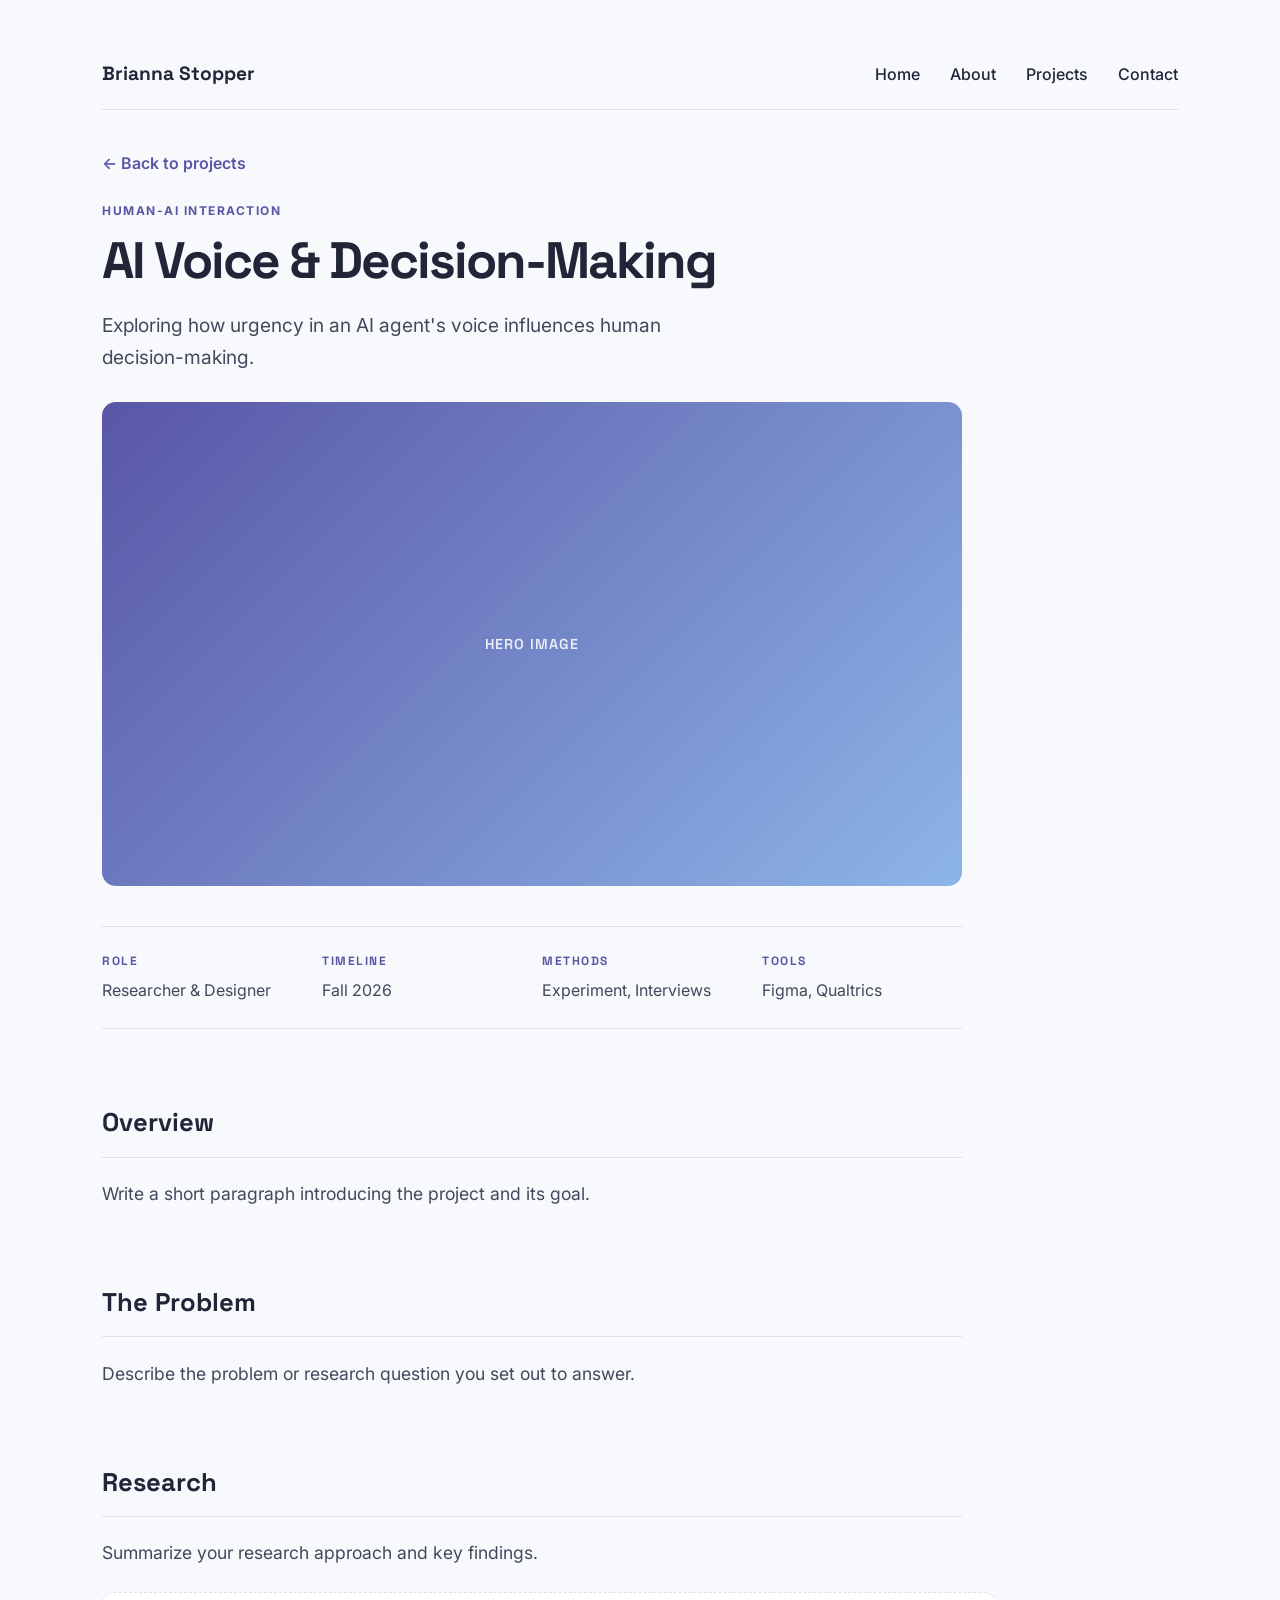
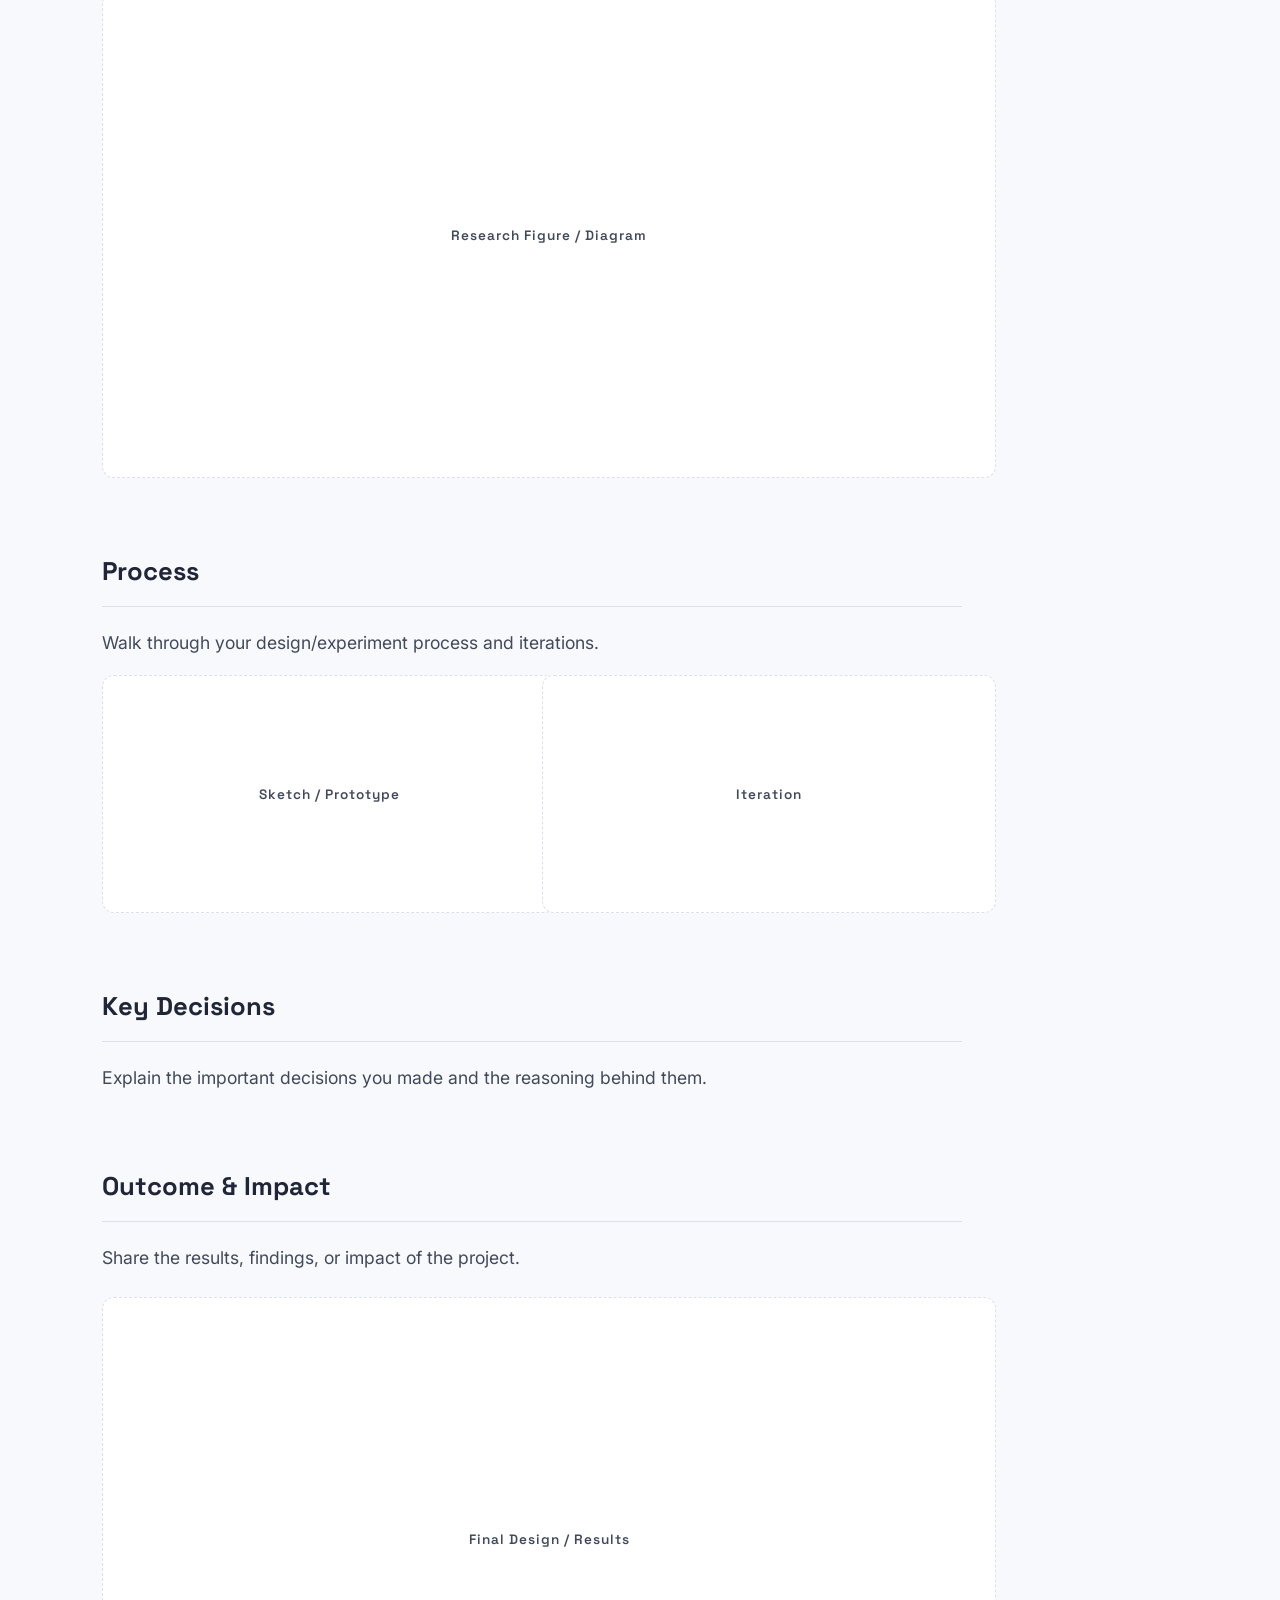
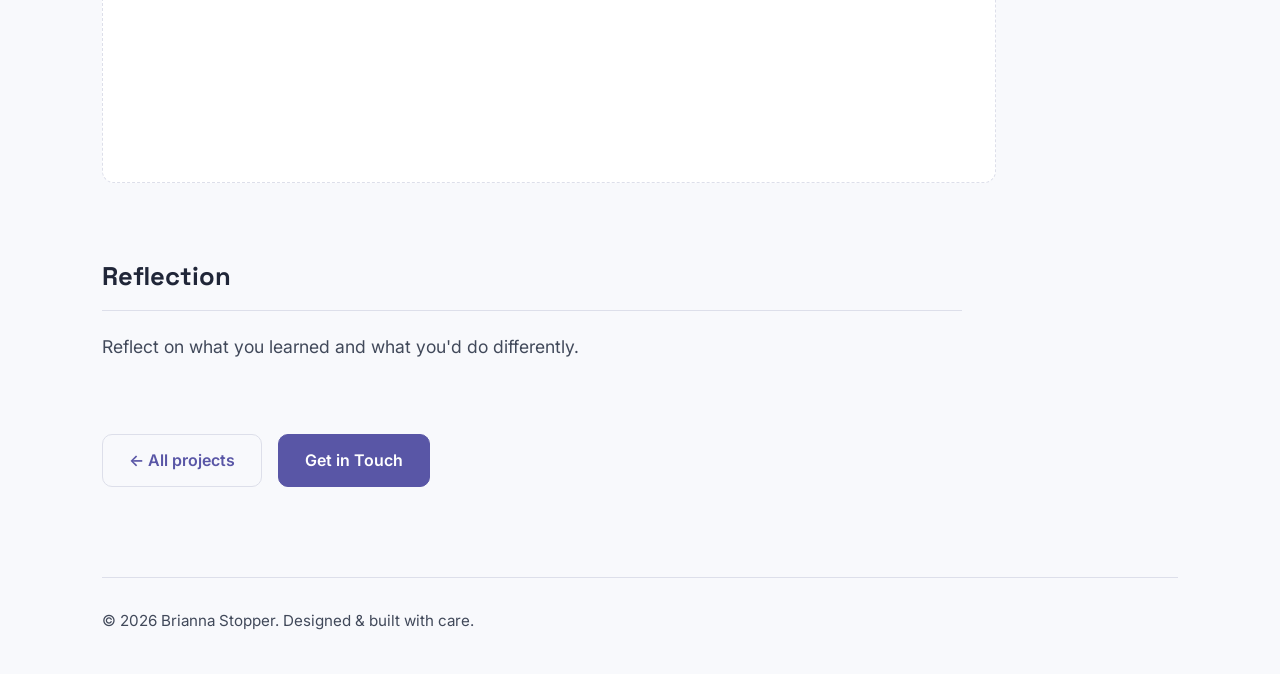
==== projects/ai-voice.html @ 4ce97009 "Add case-study page template for AI Voice project - Create projects/ai-voice.html with a full case-s" ====
<!DOCTYPE html>
<html lang="en">
<head>
    <meta charset="UTF-8">
    <meta name="viewport" content="width=device-width, initial-scale=1.0">
    <!-- TODO: update title per project -->
    <title>AI Voice &amp; Decision-Making — Brianna Stopper</title>
    <link rel="icon" type="image/svg+xml" href="../favicon.svg">
    <link rel="preconnect" href="https://fonts.googleapis.com">
    <link rel="preconnect" href="https://fonts.gstatic.com" crossorigin>
    <link rel="stylesheet" href="https://fonts.googleapis.com/css2?family=Inter:wght@400;500;600&family=Space+Grotesk:wght@500;600;700&display=swap">
    <link rel="stylesheet" href="../style.css">
</head>
<body>
    <header class="site-header">
        <nav class="navbar" aria-label="Main navigation">
            <a href="../index.html" class="logo">Brianna Stopper</a>

            <div class="nav-links">
                <a href="../index.html#home">Home</a>
                <a href="../index.html#about">About</a>
                <a href="../index.html#projects">Projects</a>
                <a href="../index.html#contact">Contact</a>
            </div>
        </nav>
    </header>

    <main class="case-study">
        <!-- Back link -->
        <a class="back-link" href="../index.html#projects">&larr; Back to projects</a>

        <!-- Case-study header -->
        <section class="cs-hero">
            <!-- TODO: update category + title per project -->
            <p class="project-category">HUMAN-AI INTERACTION</p>
            <h1>AI Voice &amp; Decision-Making</h1>
            <p class="hero-intro">
                <!-- TODO: one-sentence summary of the project -->
                Exploring how urgency in an AI agent's voice influences
                human decision-making.
            </p>

            <!-- Hero image placeholder -->
            <!-- TODO: replace with <img class="cs-hero-img" src="../images/ai-voice-hero.jpg" alt="..."> -->
            <div class="cs-hero-img" aria-hidden="true">
                <span>Hero Image</span>
            </div>
        </section>

        <!-- Project meta -->
        <section class="cs-meta" aria-label="Project details">
            <div>
                <h4>Role</h4>
                <p><!-- TODO -->Researcher &amp; Designer</p>
            </div>
            <div>
                <h4>Timeline</h4>
                <p><!-- TODO -->Fall 2026</p>
            </div>
            <div>
                <h4>Methods</h4>
                <p><!-- TODO -->Experiment, Interviews</p>
            </div>
            <div>
                <h4>Tools</h4>
                <p><!-- TODO -->Figma, Qualtrics</p>
            </div>
        </section>

        <!-- Overview -->
        <section>
            <h2>Overview</h2>
            <p>
                <!-- TODO: What was the project? Give the reader quick context on
                     the goal, the setting, and why it mattered. -->
                Write a short paragraph introducing the project and its goal.
            </p>
        </section>

        <!-- Problem -->
        <section>
            <h2>The Problem</h2>
            <p>
                <!-- TODO: What problem were you investigating, and for whom?
                     State your research question or hypothesis here. -->
                Describe the problem or research question you set out to answer.
            </p>
        </section>

        <!-- Research -->
        <section>
            <h2>Research</h2>
            <p>
                <!-- TODO: What did you do to understand the problem? Study design,
                     participants, interviews, surveys, competitive analysis. What
                     did you learn? -->
                Summarize your research approach and key findings.
            </p>
            <!-- TODO: replace with a real figure/diagram -->
            <div class="cs-figure" aria-hidden="true">
                <span>Research Figure / Diagram</span>
            </div>
        </section>

        <!-- Process -->
        <section>
            <h2>Process</h2>
            <p>
                <!-- TODO: How did you work through it? Sketches, wireframes,
                     prototypes, iterations. Walk through the evolution. -->
                Walk through your design/experiment process and iterations.
            </p>
            <!-- Two-up image placeholders for process artifacts -->
            <div class="cs-figure-grid">
                <!-- TODO: replace with process screenshots -->
                <div class="cs-figure" aria-hidden="true"><span>Sketch / Prototype</span></div>
                <div class="cs-figure" aria-hidden="true"><span>Iteration</span></div>
            </div>
        </section>

        <!-- Decisions -->
        <section>
            <h2>Key Decisions</h2>
            <p>
                <!-- TODO: WHY did you make the choices you did? Call out trade-offs
                     and the reasoning behind them — this is what reviewers value most. -->
                Explain the important decisions you made and the reasoning behind them.
            </p>
        </section>

        <!-- Outcome -->
        <section>
            <h2>Outcome &amp; Impact</h2>
            <p>
                <!-- TODO: What was the result? Final designs, test findings,
                     metrics, or impact. Show the payoff. -->
                Share the results, findings, or impact of the project.
            </p>
            <!-- TODO: replace with final design / results visual -->
            <div class="cs-figure" aria-hidden="true">
                <span>Final Design / Results</span>
            </div>
        </section>

        <!-- Reflection -->
        <section>
            <h2>Reflection</h2>
            <p>
                <!-- TODO: What did you learn? What would you do differently
                     next time? -->
                Reflect on what you learned and what you'd do differently.
            </p>
        </section>

        <!-- Next steps / navigation -->
        <section class="cs-footer-nav">
            <a class="btn btn-ghost" href="../index.html#projects">&larr; All projects</a>
            <a class="btn btn-primary" href="../index.html#contact">Get in Touch</a>
        </section>
    </main>

    <footer class="site-footer">
        <p>&copy; <span id="year">2026</span> Brianna Stopper. Designed &amp; built with care.</p>
    </footer>

    <script>
        document.getElementById("year").textContent = new Date().getFullYear();
    </script>
</body>
</html>
---- style.css ----
/* Portfolio color palette */
:root {
    --background: #f8f9fc;
    --text: #202638;
    --muted: #41495a;
    --accent: #5956a6;
    --accent-2: #8db5e8;
    --surface: #ffffff;
    --border: #dddfea;
    --heading-font: "Space Grotesk", Arial, sans-serif;
    --body-font: "Inter", Arial, sans-serif;
}

/* Smooth anchor scrolling (nav + CTA buttons) */
html {
    scroll-behavior: smooth;
}

/* General page styling */
body {
    margin: 0;
    padding: 40px 8% 0;
    background-color: var(--background);
    color: var(--text);
    font-family: var(--body-font);
    line-height: 1.7;
}

/* Headings */
h1 {
    font-family: var(--heading-font);
    font-size: clamp(2.5rem, 5vw, 4.25rem);
    letter-spacing: -2px;
    line-height: 1.1;
    margin: 0 0 12px;
}

h2 {
    font-family: var(--heading-font);
    font-size: 1.6rem;
    margin-top: 72px;
    padding-bottom: 12px;
    border-bottom: 1px solid var(--border);
}

h3 {
    font-family: var(--heading-font);
}

/* Paragraph styling */
p {
    max-width: 680px;
    font-size: 1.1rem;
    color: var(--muted);
}

/* Navigation bar */
.site-header {
    margin-bottom: 40px;
    border-bottom: 1px solid var(--border);
    position: sticky;
    top: 0;
    background-color: var(--background);
    z-index: 10;
}

.navbar {
    display: flex;
    justify-content: space-between;
    align-items: center;
    gap: 24px;
    padding: 18px 0;
}

.logo {
    font-family: var(--heading-font);
    font-size: 1.2rem;
    font-weight: 700;
    color: var(--text);
    text-decoration: none;
}

.nav-links {
    display: flex;
    gap: 30px;
    flex-wrap: wrap;
}

.nav-links a {
    color: var(--text);
    text-decoration: none;
    font-size: 1rem;
    font-weight: 500;
    transition: color 0.2s ease;
}

.nav-links a:hover {
    color: var(--accent);
}

/* Keyboard accessibility */
.navbar a:focus-visible,
.btn:focus-visible,
.project-card:focus-visible {
    outline: 2px solid var(--accent);
    outline-offset: 5px;
}

/* ---------- Hero ---------- */
.hero {
    padding: 40px 0 20px;
}

.hero-eyebrow {
    text-transform: uppercase;
    letter-spacing: 2px;
    font-size: 0.8rem;
    font-weight: 600;
    color: var(--accent);
    margin: 0 0 16px;
}

.tagline {
    font-size: 1.4rem;
    font-weight: 600;
    color: var(--accent);
    letter-spacing: 0.5px;
    margin: 0 0 24px;
}

/* Accent bar sits under the name/tagline block */
.tagline::after {
    content: "";
    display: block;
    width: 90px;
    height: 4px;
    margin-top: 20px;
    background: linear-gradient(90deg, var(--accent), var(--accent-2));
    border-radius: 4px;
}

.hero-intro {
    font-size: 1.2rem;
    max-width: 640px;
}

.hero-actions {
    display: flex;
    flex-wrap: wrap;
    gap: 16px;
    margin-top: 32px;
}

/* ---------- Buttons ---------- */
.btn {
    display: inline-block;
    padding: 12px 26px;
    border-radius: 10px;
    font-weight: 600;
    font-size: 1rem;
    text-decoration: none;
    transition: transform 0.15s ease, box-shadow 0.2s ease,
                background-color 0.2s ease, color 0.2s ease;
}

.btn-primary {
    background: var(--accent);
    color: #ffffff;
    border: 1px solid var(--accent);
}

.btn-primary:hover {
    transform: translateY(-2px);
    box-shadow: 0 10px 24px rgba(89, 86, 166, 0.3);
}

.btn-ghost {
    background: transparent;
    color: var(--accent);
    border: 1px solid var(--border);
}

.btn-ghost:hover {
    border-color: var(--accent);
    transform: translateY(-2px);
}

/* ---------- Skills strip ---------- */
.skills {
    list-style: none;
    padding: 0;
    margin: 28px 0 0;
    display: flex;
    flex-wrap: wrap;
    gap: 12px;
}

.skills li {
    background: var(--surface);
    border: 1px solid var(--border);
    border-radius: 999px;
    padding: 8px 18px;
    font-size: 0.95rem;
    font-weight: 500;
    color: var(--text);
}

/* ---------- Project grid ---------- */
.project-grid {
    display: grid;
    grid-template-columns: repeat(2, minmax(0, 1fr));
    gap: 24px;
    margin-top: 30px;
}

.project-card {
    display: block;
    background: var(--surface);
    border: 1px solid var(--border);
    border-radius: 12px;
    overflow: hidden;
    text-decoration: none;
    color: inherit;
    transition: transform 0.2s ease, box-shadow 0.2s ease;
}

.project-card:hover {
    transform: translateY(-4px);
    box-shadow: 0 12px 30px rgba(32, 38, 56, 0.08);
}

/* Styled image placeholder — swap for an <img> later */
.project-thumb {
    display: flex;
    align-items: center;
    justify-content: center;
    aspect-ratio: 16 / 9;
    width: 100%;
    background: linear-gradient(135deg, var(--accent), var(--accent-2));
    color: rgba(255, 255, 255, 0.85);
    font-family: var(--heading-font);
    font-weight: 600;
    letter-spacing: 1px;
    text-transform: uppercase;
    font-size: 0.85rem;
}

img.project-thumb {
    display: block;
    object-fit: cover;
}

.project-content {
    padding: 28px 30px 30px;
}

.project-category {
    color: var(--accent);
    font-size: 0.75rem;
    font-weight: 700;
    letter-spacing: 1.5px;
}

.project-card h3 {
    font-size: 1.4rem;
    margin: 14px 0;
}

.project-card p {
    font-size: 1rem;
    line-height: 1.6;
}

.project-link {
    display: inline-block;
    margin-top: 14px;
    color: var(--accent);
    font-weight: 600;
    font-size: 0.95rem;
}

.project-card:hover .project-link {
    text-decoration: underline;
}

/* ---------- Contact ---------- */
.contact-links {
    display: flex;
    flex-wrap: wrap;
    gap: 14px;
    margin-top: 24px;
}

/* ---------- Footer ---------- */
.site-footer {
    margin-top: 90px;
    padding: 30px 0 40px;
    border-top: 1px solid var(--border);
}

.site-footer p {
    font-size: 0.95rem;
    color: var(--muted);
    margin: 0;
}

/* ---------- Case study page ---------- */
.case-study {
    max-width: 860px;
}

.back-link {
    display: inline-block;
    margin-bottom: 24px;
    color: var(--accent);
    font-weight: 600;
    text-decoration: none;
}

.back-link:hover {
    text-decoration: underline;
}

.cs-hero .project-category {
    margin: 0 0 12px;
}

.cs-hero h1 {
    font-size: clamp(2rem, 4vw, 3.25rem);
}

.cs-hero-img {
    display: flex;
    align-items: center;
    justify-content: center;
    aspect-ratio: 16 / 9;
    width: 100%;
    margin-top: 28px;
    border-radius: 14px;
    background: linear-gradient(135deg, var(--accent), var(--accent-2));
    color: rgba(255, 255, 255, 0.85);
    font-family: var(--heading-font);
    font-weight: 600;
    letter-spacing: 1px;
    text-transform: uppercase;
    font-size: 0.9rem;
}

img.cs-hero-img {
    display: block;
    object-fit: cover;
}

/* Project meta row */
.cs-meta {
    display: grid;
    grid-template-columns: repeat(4, 1fr);
    gap: 20px;
    margin-top: 40px;
    padding: 24px 0;
    border-top: 1px solid var(--border);
    border-bottom: 1px solid var(--border);
}

.cs-meta h4 {
    margin: 0 0 6px;
    font-family: var(--heading-font);
    font-size: 0.75rem;
    letter-spacing: 1.5px;
    text-transform: uppercase;
    color: var(--accent);
}

.cs-meta p {
    margin: 0;
    font-size: 1rem;
}

/* Figure placeholders inside sections */
.cs-figure {
    display: flex;
    align-items: center;
    justify-content: center;
    aspect-ratio: 16 / 9;
    width: 100%;
    margin-top: 24px;
    border-radius: 12px;
    border: 1px dashed var(--border);
    background: var(--surface);
    color: var(--muted);
    font-family: var(--heading-font);
    font-weight: 600;
    letter-spacing: 1px;
    font-size: 0.85rem;
    text-align: center;
    padding: 0 16px;
}

img.cs-figure {
    display: block;
    object-fit: cover;
    border-style: solid;
}

.cs-figure-grid {
    display: grid;
    grid-template-columns: repeat(2, minmax(0, 1fr));
    gap: 20px;
}

.cs-figure-grid .cs-figure {
    margin-top: 0;
}

/* Footer navigation on case study */
.cs-footer-nav {
    display: flex;
    flex-wrap: wrap;
    gap: 16px;
    margin-top: 72px;
}

/* ---------- Responsive ---------- */
@media (max-width: 700px) {
    .project-grid {
        grid-template-columns: 1fr;
    }

    .cs-meta {
        grid-template-columns: repeat(2, 1fr);
    }

    .cs-figure-grid {
        grid-template-columns: 1fr;
    }
}

@media (max-width: 600px) {
    body {
        padding: 20px 6% 0;
    }

    h1 {
        letter-spacing: -1px;
    }

    .navbar {
        flex-direction: column;
        align-items: flex-start;
    }

    .nav-links {
        gap: 18px;
    }

    .site-header {
        position: static;
    }
}

/* Respect reduced-motion preferences */
@media (prefers-reduced-motion: reduce) {
    html {
        scroll-behavior: auto;
    }

    .project-card,
    .btn {
        transition: none;
    }

    .project-card:hover,
    .btn:hover {
        transform: none;
    }
}
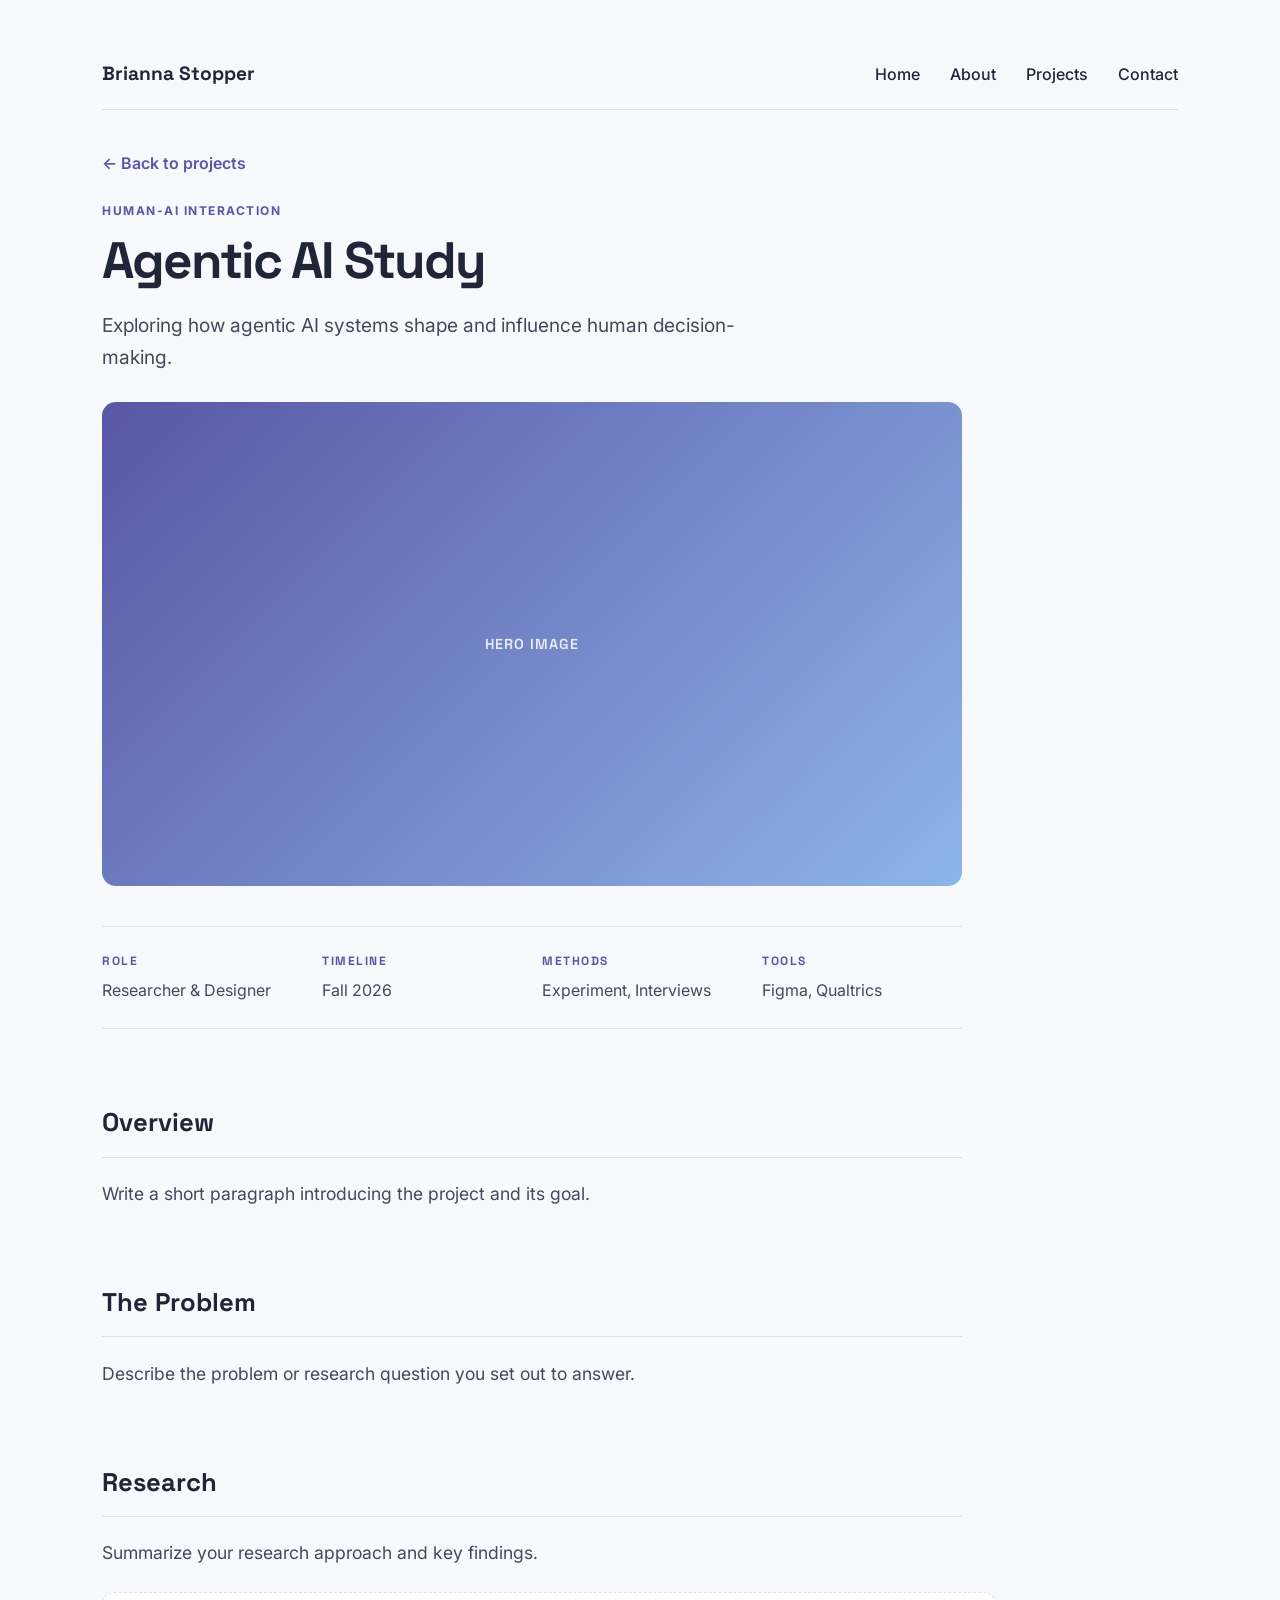
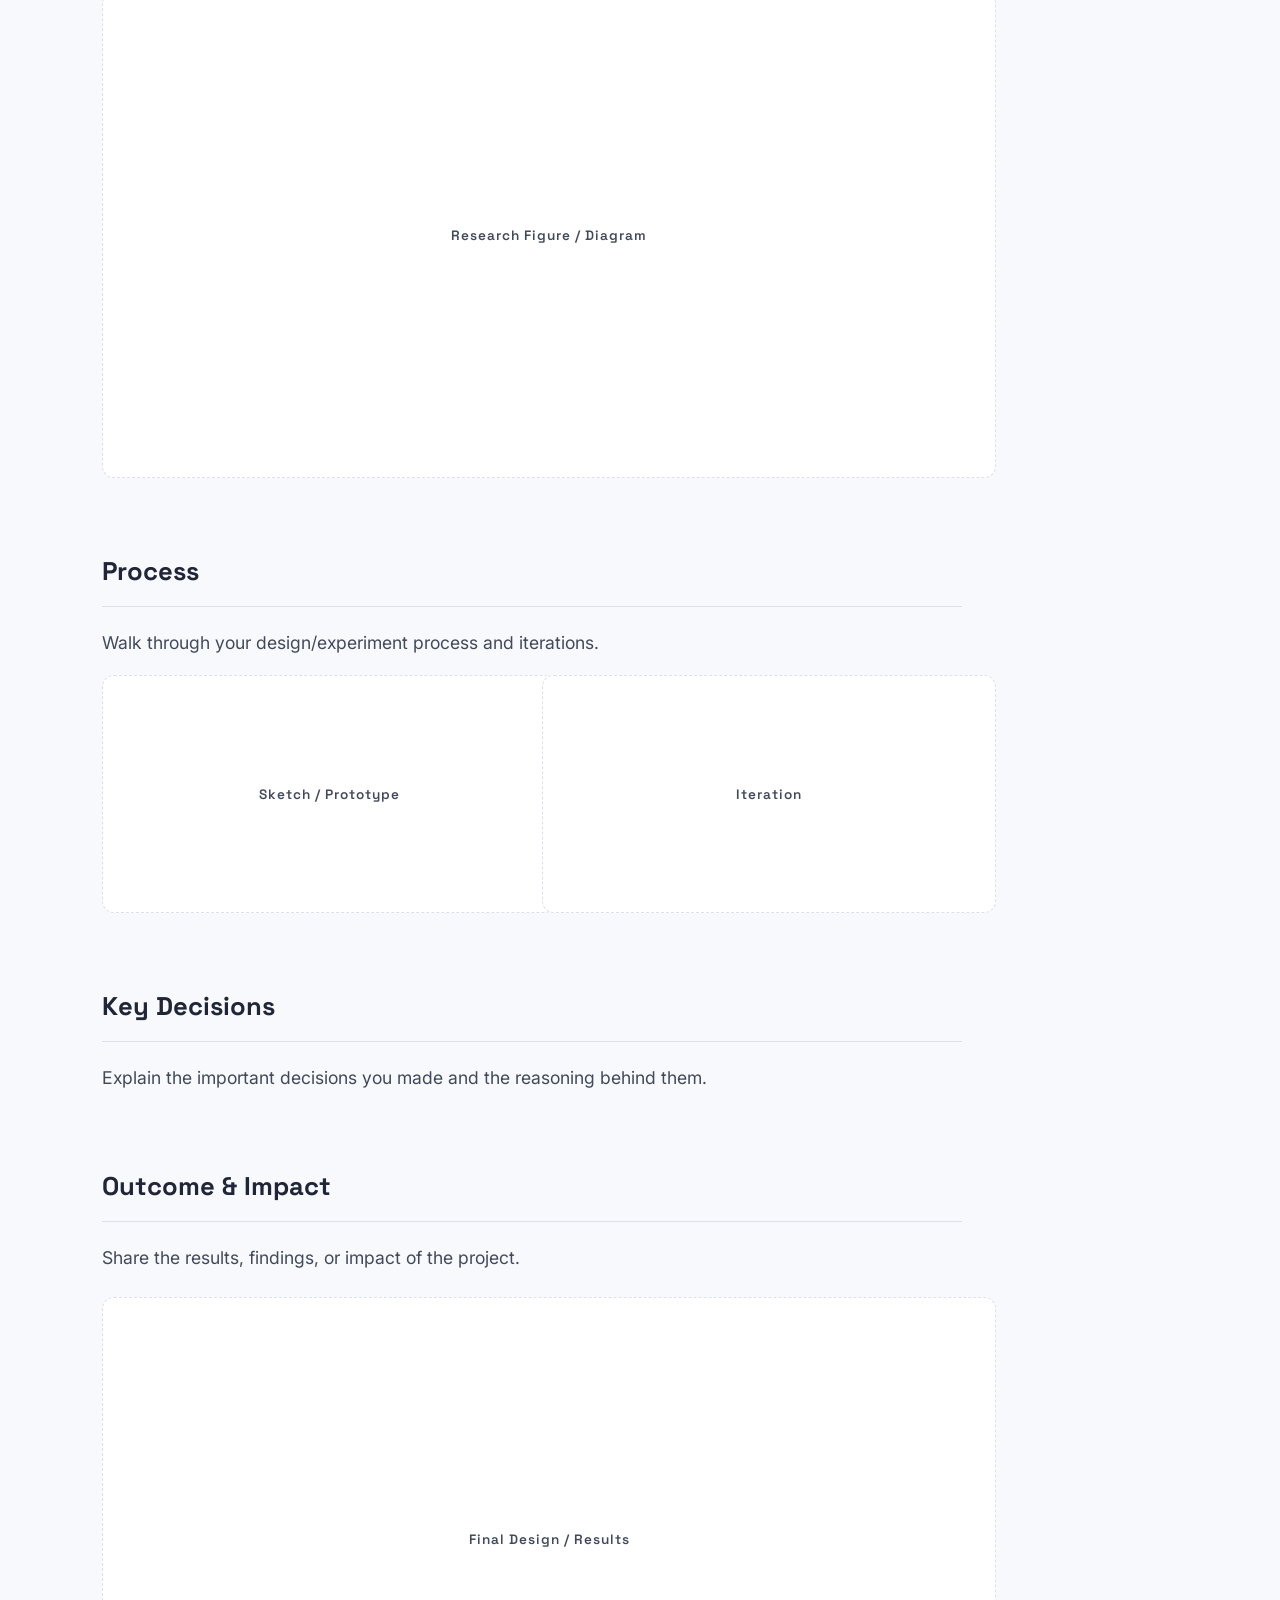
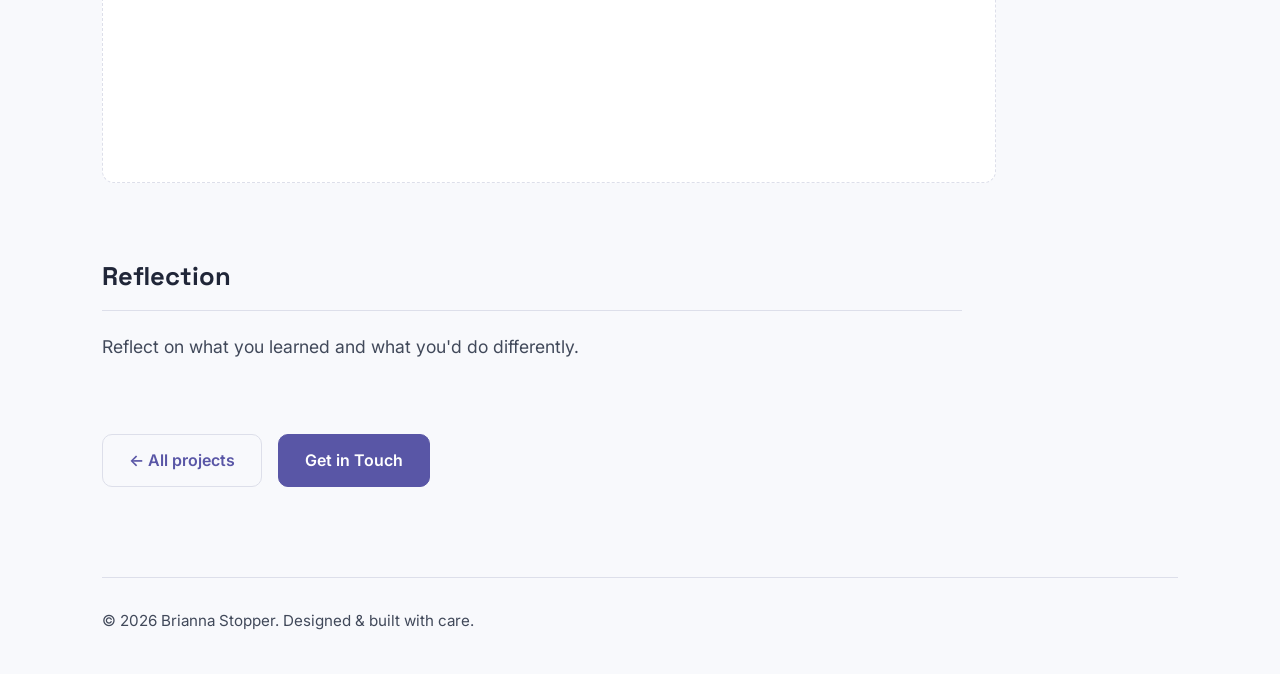
==== commit 31761b55: "Rename AI Voice project to Agentic AI Study - Update project card title, aria-label, and description" ====
--- a/projects/ai-voice.html
+++ b/projects/ai-voice.html
@@ -4,7 +4,7 @@
     <meta charset="UTF-8">
     <meta name="viewport" content="width=device-width, initial-scale=1.0">
     <!-- TODO: update title per project -->
-    <title>AI Voice &amp; Decision-Making — Brianna Stopper</title>
+    <title>Agentic AI Study — Brianna Stopper</title>
     <link rel="icon" type="image/svg+xml" href="../favicon.svg">
     <link rel="preconnect" href="https://fonts.googleapis.com">
     <link rel="preconnect" href="https://fonts.gstatic.com" crossorigin>
@@ -33,15 +33,15 @@
         <section class="cs-hero">
             <!-- TODO: update category + title per project -->
             <p class="project-category">HUMAN-AI INTERACTION</p>
-            <h1>AI Voice &amp; Decision-Making</h1>
+            <h1>Agentic AI Study</h1>
             <p class="hero-intro">
                 <!-- TODO: one-sentence summary of the project -->
-                Exploring how urgency in an AI agent's voice influences
+                Exploring how agentic AI systems shape and influence
                 human decision-making.
             </p>
 
             <!-- Hero image placeholder -->
-            <!-- TODO: replace with <img class="cs-hero-img" src="../images/ai-voice-hero.jpg" alt="..."> -->
+            <!-- TODO: replace with <img class="cs-hero-img" src="../images/agentic-ai-hero.jpg" alt="..."> -->
             <div class="cs-hero-img" aria-hidden="true">
                 <span>Hero Image</span>
             </div>
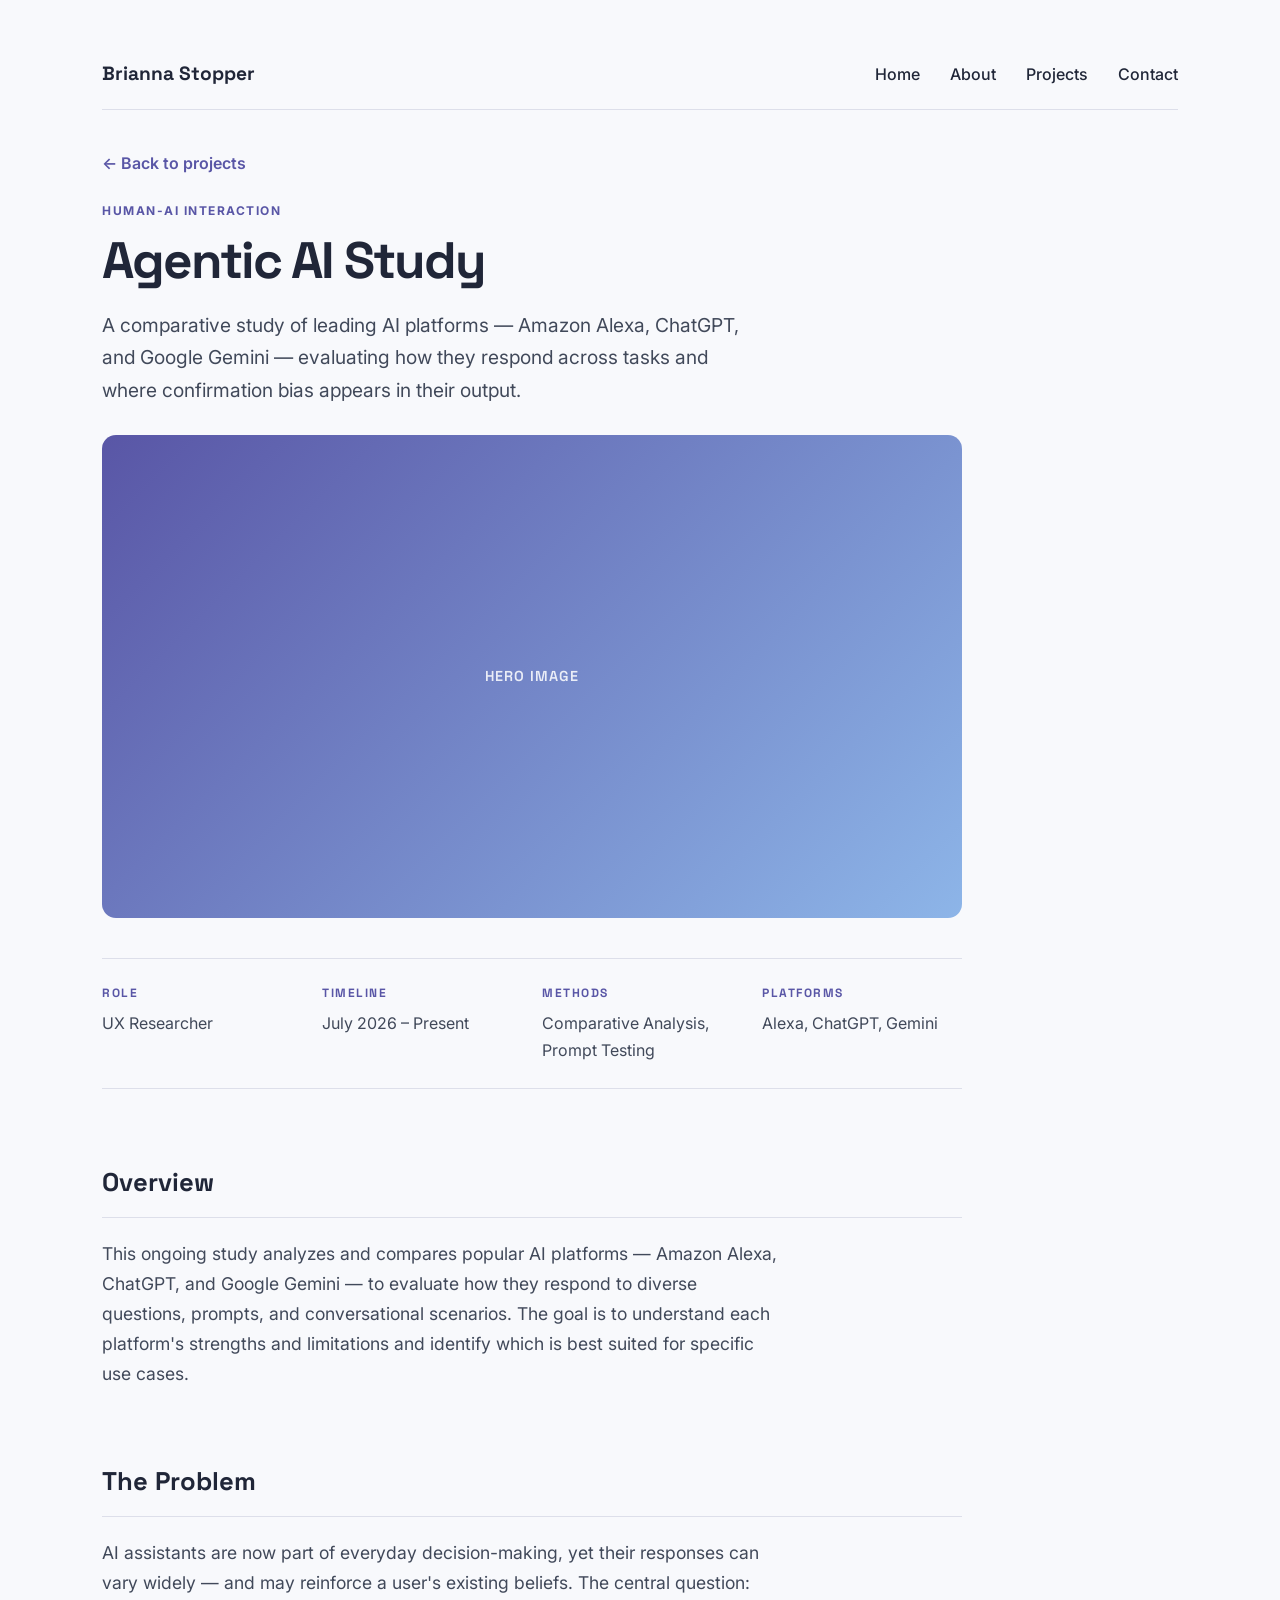
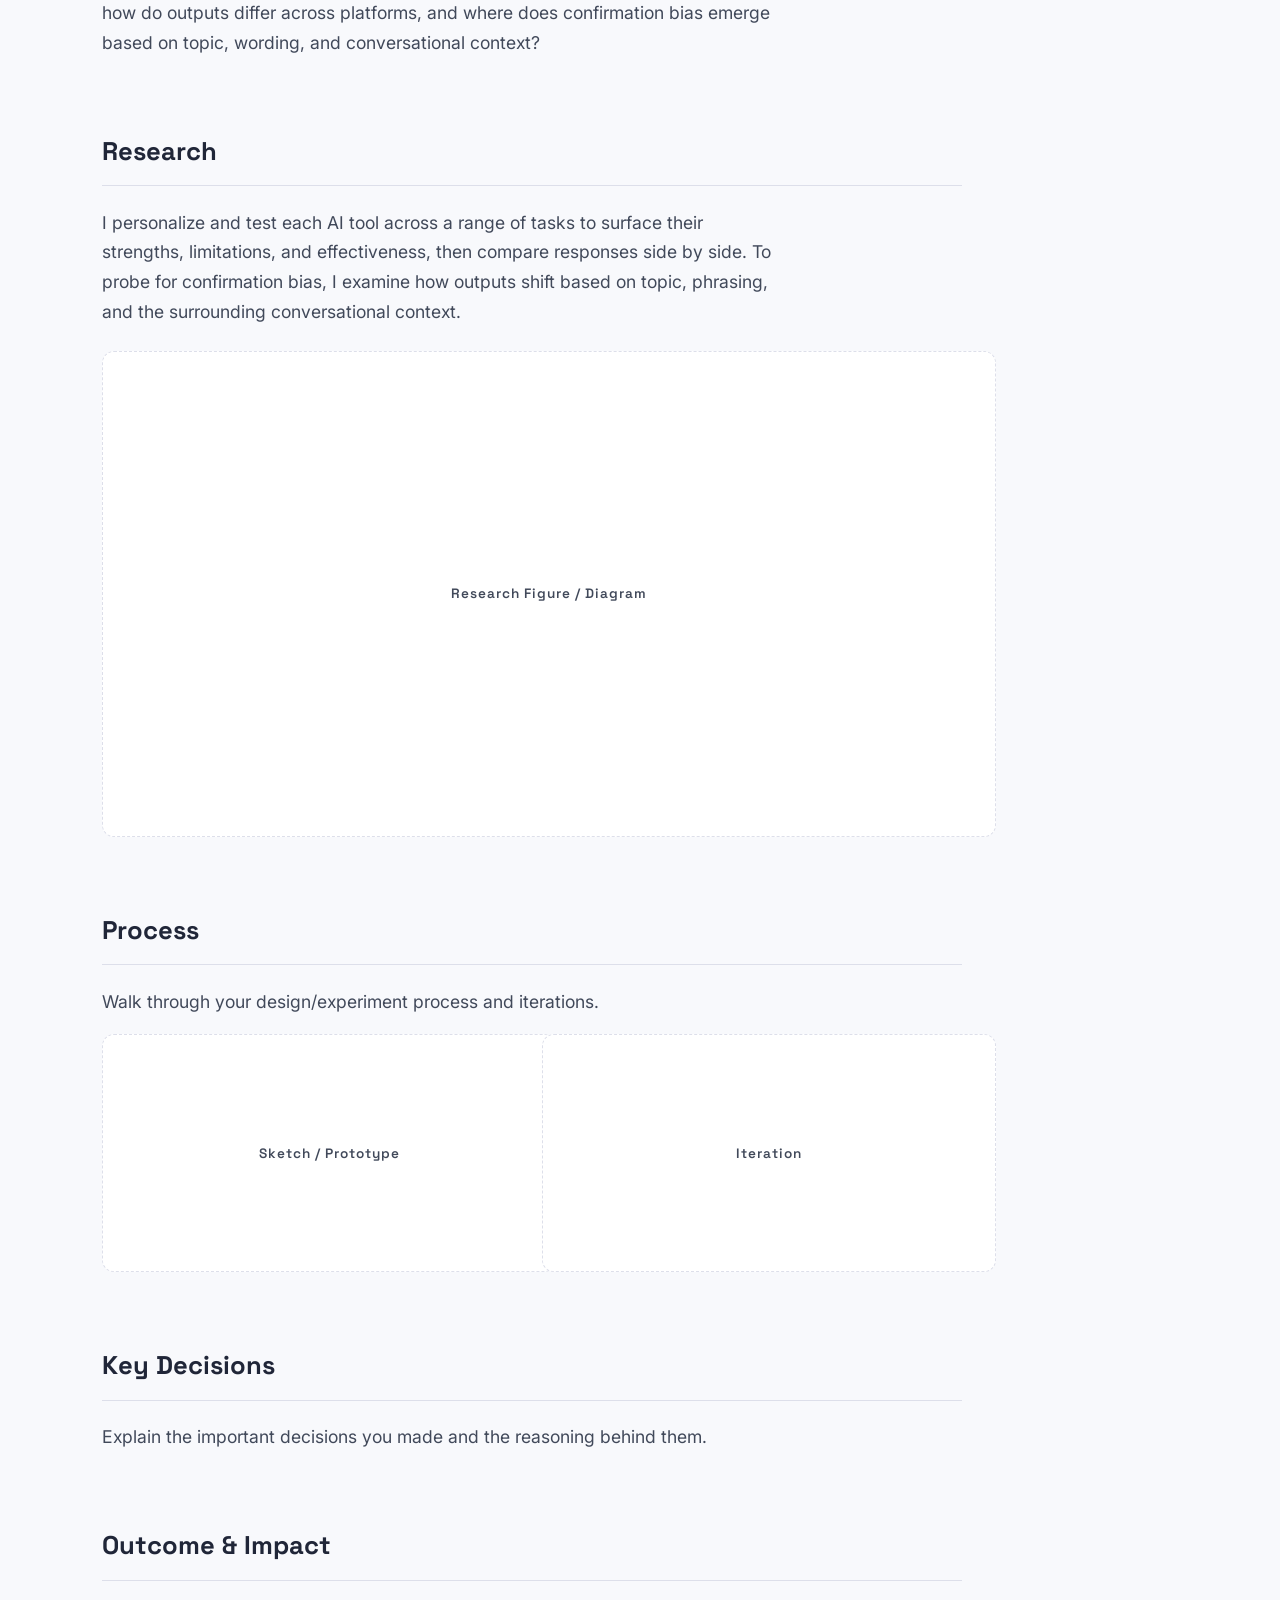
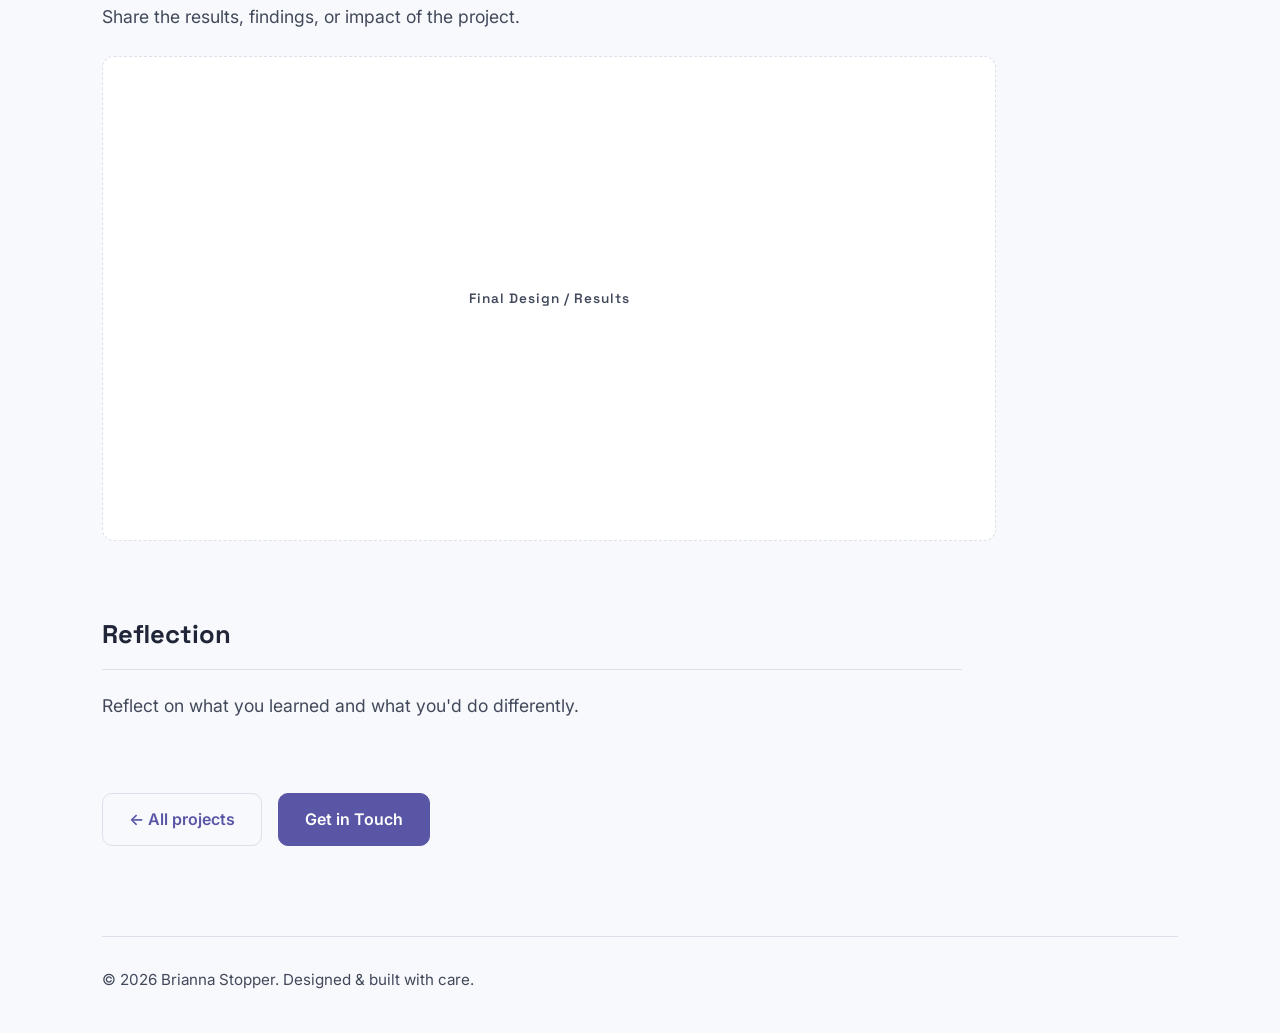
==== commit 60ffaeac: "Personalize portfolio content from resume - Hero: real intro reflecting Human-Centered Design focus " ====
--- a/projects/ai-voice.html
+++ b/projects/ai-voice.html
@@ -35,9 +35,9 @@
             <p class="project-category">HUMAN-AI INTERACTION</p>
             <h1>Agentic AI Study</h1>
             <p class="hero-intro">
-                <!-- TODO: one-sentence summary of the project -->
-                Exploring how agentic AI systems shape and influence
-                human decision-making.
+                A comparative study of leading AI platforms — Amazon Alexa,
+                ChatGPT, and Google Gemini — evaluating how they respond across
+                tasks and where confirmation bias appears in their output.
             </p>
 
             <!-- Hero image placeholder -->
@@ -51,19 +51,19 @@
         <section class="cs-meta" aria-label="Project details">
             <div>
                 <h4>Role</h4>
-                <p><!-- TODO -->Researcher &amp; Designer</p>
+                <p>UX Researcher</p>
             </div>
             <div>
                 <h4>Timeline</h4>
-                <p><!-- TODO -->Fall 2026</p>
+                <p>July 2026 – Present</p>
             </div>
             <div>
                 <h4>Methods</h4>
-                <p><!-- TODO -->Experiment, Interviews</p>
+                <p>Comparative Analysis, Prompt Testing</p>
             </div>
             <div>
-                <h4>Tools</h4>
-                <p><!-- TODO -->Figma, Qualtrics</p>
+                <h4>Platforms</h4>
+                <p>Alexa, ChatGPT, Gemini</p>
             </div>
         </section>
 
@@ -71,9 +71,12 @@
         <section>
             <h2>Overview</h2>
             <p>
-                <!-- TODO: What was the project? Give the reader quick context on
-                     the goal, the setting, and why it mattered. -->
-                Write a short paragraph introducing the project and its goal.
+                This ongoing study analyzes and compares popular AI platforms —
+                Amazon Alexa, ChatGPT, and Google Gemini — to evaluate how they
+                respond to diverse questions, prompts, and conversational scenarios.
+                The goal is to understand each platform's strengths and limitations
+                and identify which is best suited for specific use cases.
+                <!-- TODO: add more context on why this matters to you / your field -->
             </p>
         </section>
 
@@ -81,9 +84,11 @@
         <section>
             <h2>The Problem</h2>
             <p>
-                <!-- TODO: What problem were you investigating, and for whom?
-                     State your research question or hypothesis here. -->
-                Describe the problem or research question you set out to answer.
+                AI assistants are now part of everyday decision-making, yet their
+                responses can vary widely — and may reinforce a user's existing
+                beliefs. The central question: how do outputs differ across
+                platforms, and where does confirmation bias emerge based on topic,
+                wording, and conversational context?
             </p>
         </section>
 
@@ -91,10 +96,12 @@
         <section>
             <h2>Research</h2>
             <p>
-                <!-- TODO: What did you do to understand the problem? Study design,
-                     participants, interviews, surveys, competitive analysis. What
-                     did you learn? -->
-                Summarize your research approach and key findings.
+                I personalize and test each AI tool across a range of tasks to
+                surface their strengths, limitations, and effectiveness, then
+                compare responses side by side. To probe for confirmation bias,
+                I examine how outputs shift based on topic, phrasing, and the
+                surrounding conversational context.
+                <!-- TODO: add specific findings, examples, or data as the study progresses -->
             </p>
             <!-- TODO: replace with a real figure/diagram -->
             <div class="cs-figure" aria-hidden="true">
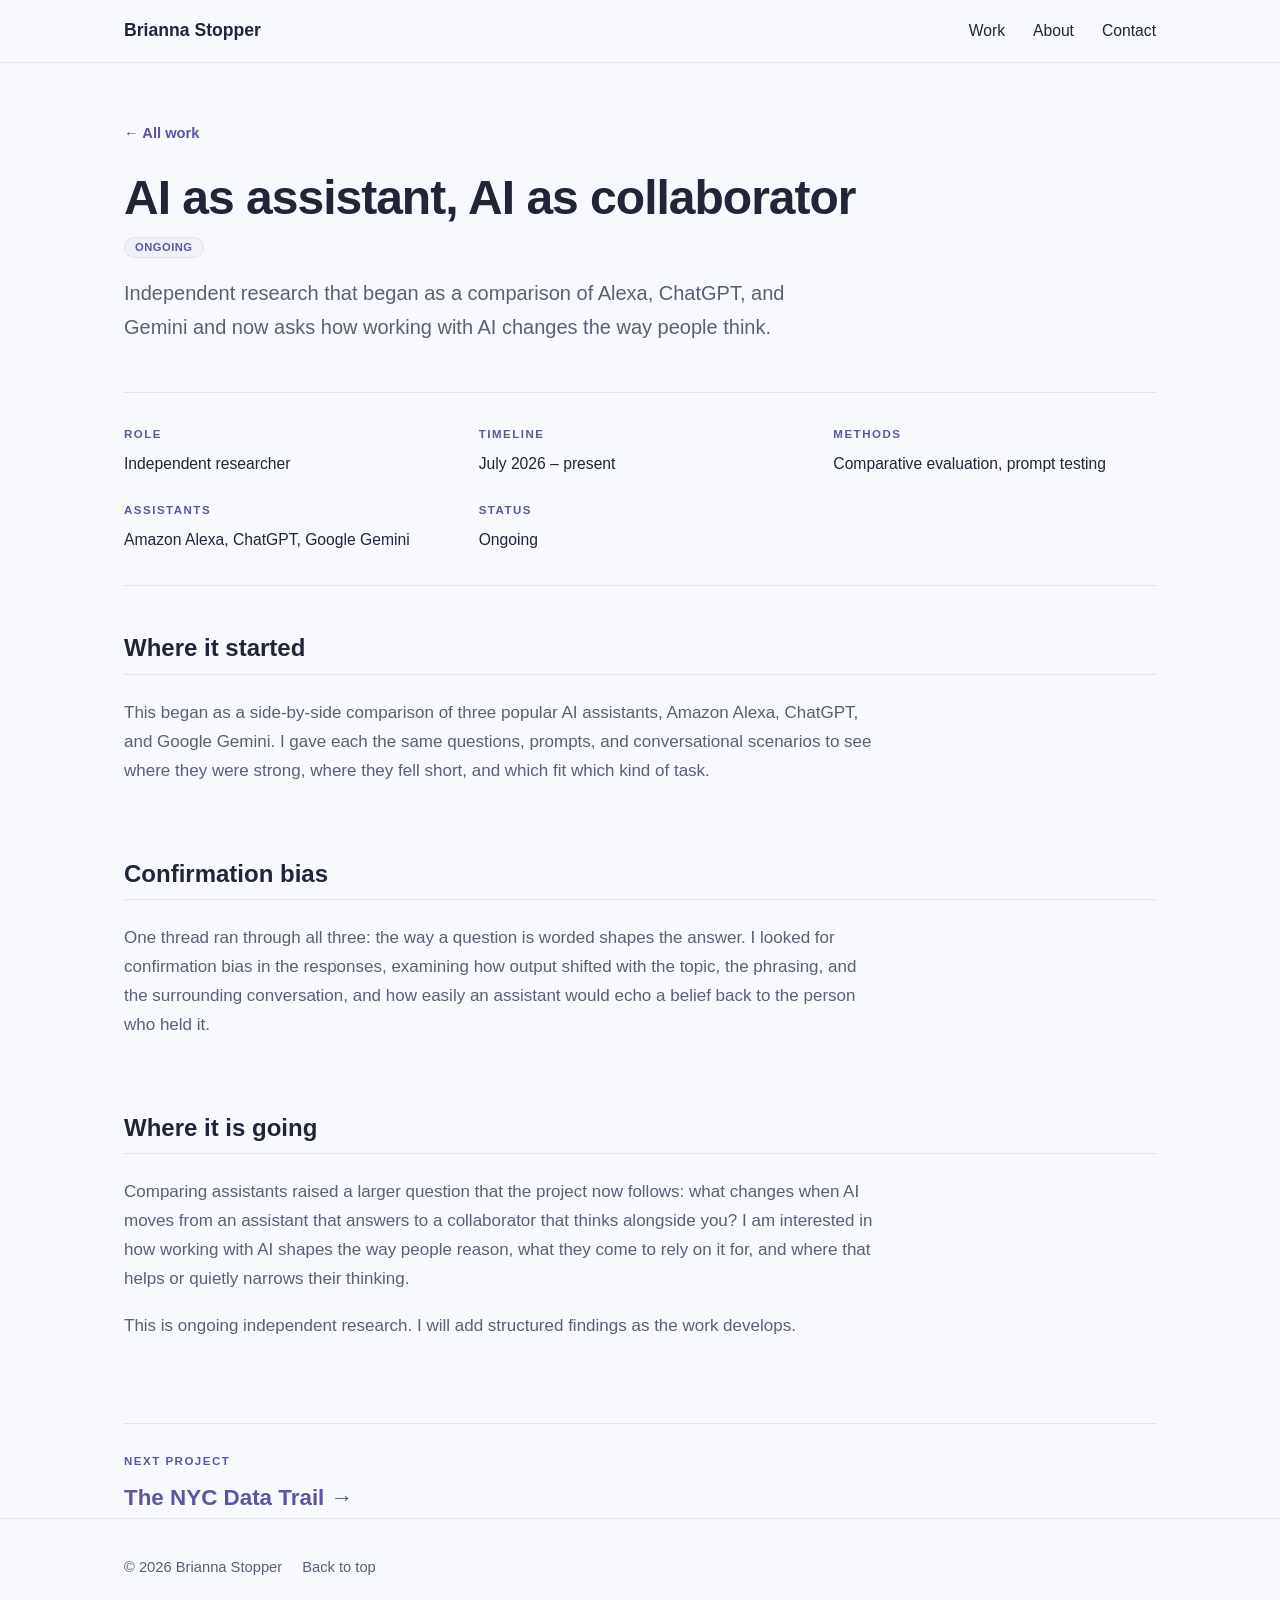
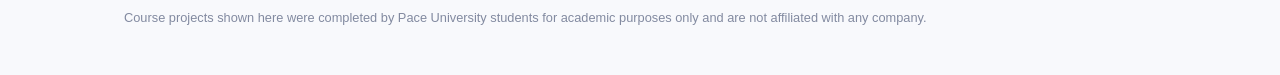
==== commit 70be6483: "Rebuild portfolio: research-focused layout and case studies - Rewrite index.html: hero, selected-wor" ====
--- a/projects/ai-voice.html
+++ b/projects/ai-voice.html
@@ -2,176 +2,11 @@
 <html lang="en">
 <head>
     <meta charset="UTF-8">
-    <meta name="viewport" content="width=device-width, initial-scale=1.0">
-    <!-- TODO: update title per project -->
-    <title>Agentic AI Study — Brianna Stopper</title>
-    <link rel="icon" type="image/svg+xml" href="../favicon.svg">
-    <link rel="preconnect" href="https://fonts.googleapis.com">
-    <link rel="preconnect" href="https://fonts.gstatic.com" crossorigin>
-    <link rel="stylesheet" href="https://fonts.googleapis.com/css2?family=Inter:wght@400;500;600&family=Space+Grotesk:wght@500;600;700&display=swap">
-    <link rel="stylesheet" href="../style.css">
+    <title>Moved</title>
+    <meta http-equiv="refresh" content="0; url=ai-collaboration.html">
+    <link rel="canonical" href="ai-collaboration.html">
 </head>
 <body>
-    <header class="site-header">
-        <nav class="navbar" aria-label="Main navigation">
-            <a href="../index.html" class="logo">Brianna Stopper</a>
-
-            <div class="nav-links">
-                <a href="../index.html#home">Home</a>
-                <a href="../index.html#about">About</a>
-                <a href="../index.html#projects">Projects</a>
-                <a href="../index.html#contact">Contact</a>
-            </div>
-        </nav>
-    </header>
-
-    <main class="case-study">
-        <!-- Back link -->
-        <a class="back-link" href="../index.html#projects">&larr; Back to projects</a>
-
-        <!-- Case-study header -->
-        <section class="cs-hero">
-            <!-- TODO: update category + title per project -->
-            <p class="project-category">HUMAN-AI INTERACTION</p>
-            <h1>Agentic AI Study</h1>
-            <p class="hero-intro">
-                A comparative study of leading AI platforms — Amazon Alexa,
-                ChatGPT, and Google Gemini — evaluating how they respond across
-                tasks and where confirmation bias appears in their output.
-            </p>
-
-            <!-- Hero image placeholder -->
-            <!-- TODO: replace with <img class="cs-hero-img" src="../images/agentic-ai-hero.jpg" alt="..."> -->
-            <div class="cs-hero-img" aria-hidden="true">
-                <span>Hero Image</span>
-            </div>
-        </section>
-
-        <!-- Project meta -->
-        <section class="cs-meta" aria-label="Project details">
-            <div>
-                <h4>Role</h4>
-                <p>UX Researcher</p>
-            </div>
-            <div>
-                <h4>Timeline</h4>
-                <p>July 2026 – Present</p>
-            </div>
-            <div>
-                <h4>Methods</h4>
-                <p>Comparative Analysis, Prompt Testing</p>
-            </div>
-            <div>
-                <h4>Platforms</h4>
-                <p>Alexa, ChatGPT, Gemini</p>
-            </div>
-        </section>
-
-        <!-- Overview -->
-        <section>
-            <h2>Overview</h2>
-            <p>
-                This ongoing study analyzes and compares popular AI platforms —
-                Amazon Alexa, ChatGPT, and Google Gemini — to evaluate how they
-                respond to diverse questions, prompts, and conversational scenarios.
-                The goal is to understand each platform's strengths and limitations
-                and identify which is best suited for specific use cases.
-                <!-- TODO: add more context on why this matters to you / your field -->
-            </p>
-        </section>
-
-        <!-- Problem -->
-        <section>
-            <h2>The Problem</h2>
-            <p>
-                AI assistants are now part of everyday decision-making, yet their
-                responses can vary widely — and may reinforce a user's existing
-                beliefs. The central question: how do outputs differ across
-                platforms, and where does confirmation bias emerge based on topic,
-                wording, and conversational context?
-            </p>
-        </section>
-
-        <!-- Research -->
-        <section>
-            <h2>Research</h2>
-            <p>
-                I personalize and test each AI tool across a range of tasks to
-                surface their strengths, limitations, and effectiveness, then
-                compare responses side by side. To probe for confirmation bias,
-                I examine how outputs shift based on topic, phrasing, and the
-                surrounding conversational context.
-                <!-- TODO: add specific findings, examples, or data as the study progresses -->
-            </p>
-            <!-- TODO: replace with a real figure/diagram -->
-            <div class="cs-figure" aria-hidden="true">
-                <span>Research Figure / Diagram</span>
-            </div>
-        </section>
-
-        <!-- Process -->
-        <section>
-            <h2>Process</h2>
-            <p>
-                <!-- TODO: How did you work through it? Sketches, wireframes,
-                     prototypes, iterations. Walk through the evolution. -->
-                Walk through your design/experiment process and iterations.
-            </p>
-            <!-- Two-up image placeholders for process artifacts -->
-            <div class="cs-figure-grid">
-                <!-- TODO: replace with process screenshots -->
-                <div class="cs-figure" aria-hidden="true"><span>Sketch / Prototype</span></div>
-                <div class="cs-figure" aria-hidden="true"><span>Iteration</span></div>
-            </div>
-        </section>
-
-        <!-- Decisions -->
-        <section>
-            <h2>Key Decisions</h2>
-            <p>
-                <!-- TODO: WHY did you make the choices you did? Call out trade-offs
-                     and the reasoning behind them — this is what reviewers value most. -->
-                Explain the important decisions you made and the reasoning behind them.
-            </p>
-        </section>
-
-        <!-- Outcome -->
-        <section>
-            <h2>Outcome &amp; Impact</h2>
-            <p>
-                <!-- TODO: What was the result? Final designs, test findings,
-                     metrics, or impact. Show the payoff. -->
-                Share the results, findings, or impact of the project.
-            </p>
-            <!-- TODO: replace with final design / results visual -->
-            <div class="cs-figure" aria-hidden="true">
-                <span>Final Design / Results</span>
-            </div>
-        </section>
-
-        <!-- Reflection -->
-        <section>
-            <h2>Reflection</h2>
-            <p>
-                <!-- TODO: What did you learn? What would you do differently
-                     next time? -->
-                Reflect on what you learned and what you'd do differently.
-            </p>
-        </section>
-
-        <!-- Next steps / navigation -->
-        <section class="cs-footer-nav">
-            <a class="btn btn-ghost" href="../index.html#projects">&larr; All projects</a>
-            <a class="btn btn-primary" href="../index.html#contact">Get in Touch</a>
-        </section>
-    </main>
-
-    <footer class="site-footer">
-        <p>&copy; <span id="year">2026</span> Brianna Stopper. Designed &amp; built with care.</p>
-    </footer>
-
-    <script>
-        document.getElementById("year").textContent = new Date().getFullYear();
-    </script>
+    <p>This page has moved to <a href="ai-collaboration.html">AI as assistant, AI as collaborator</a>.</p>
 </body>
 </html>
